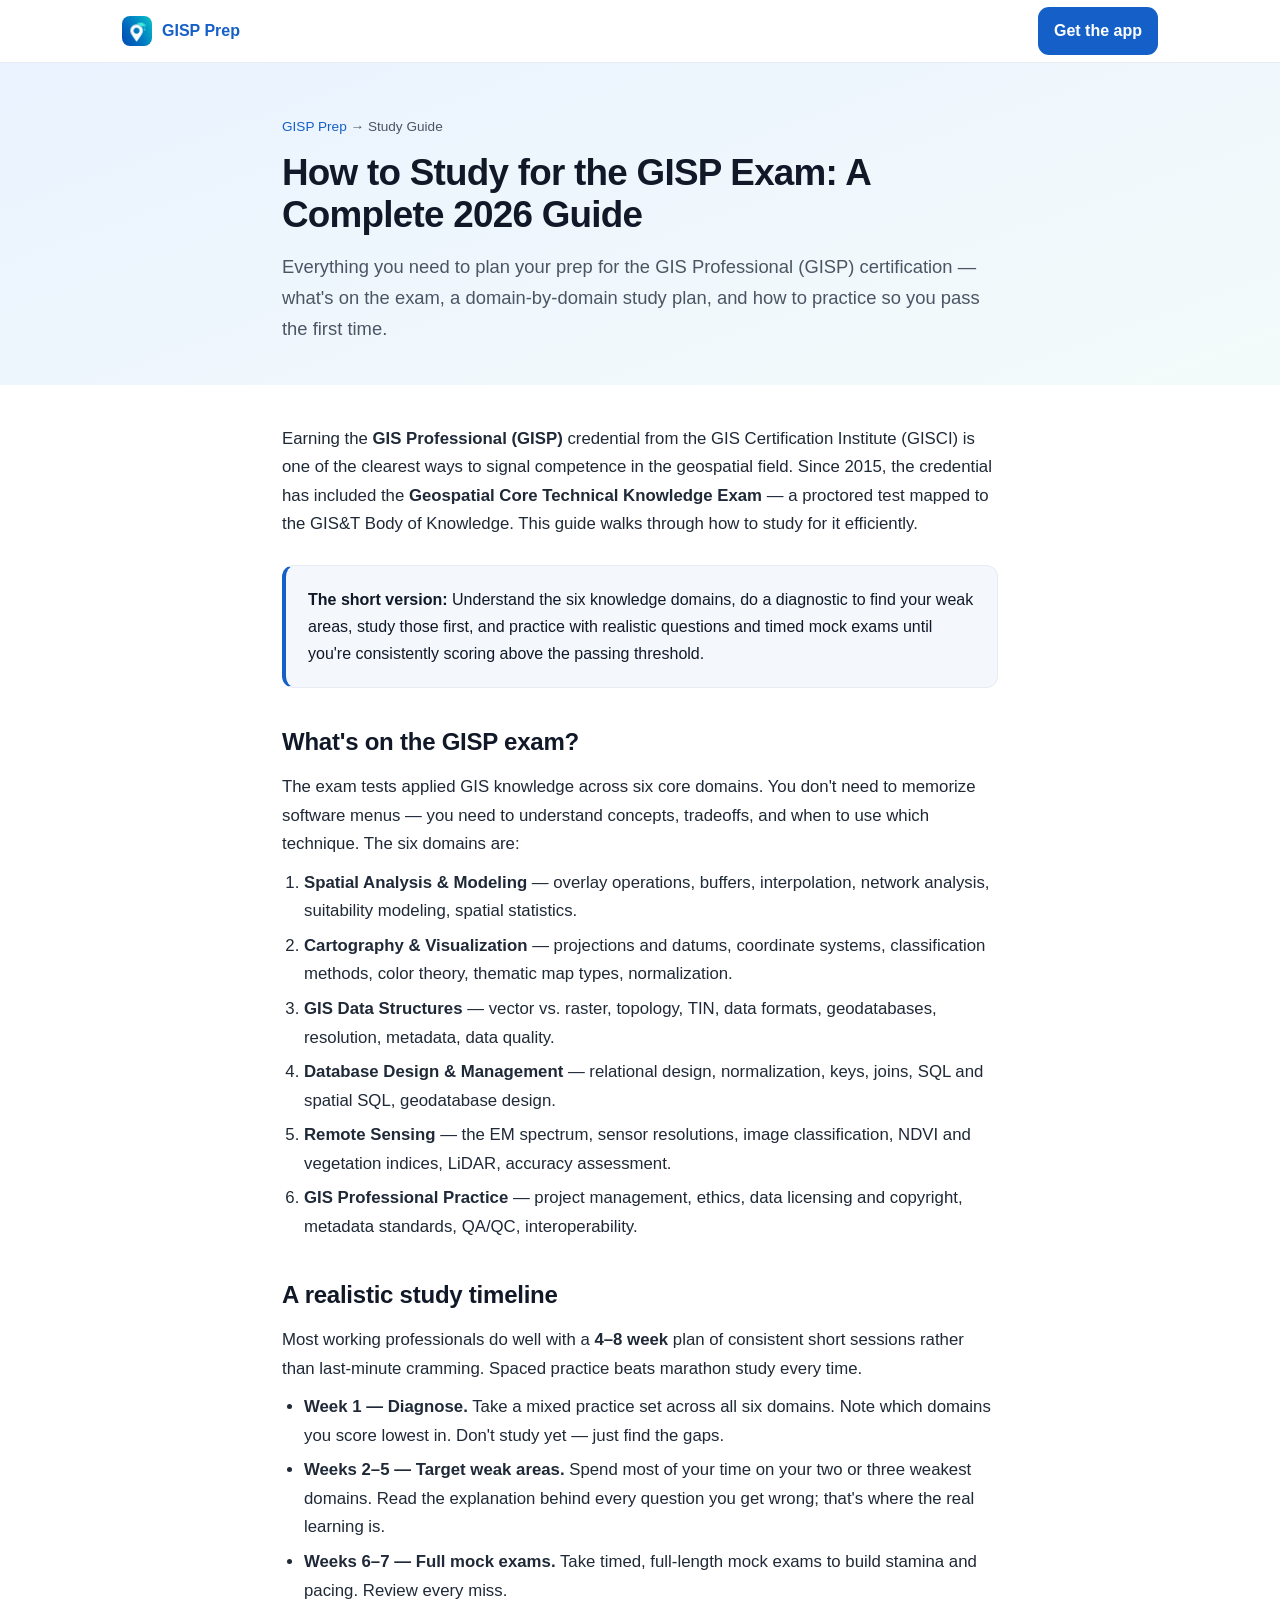
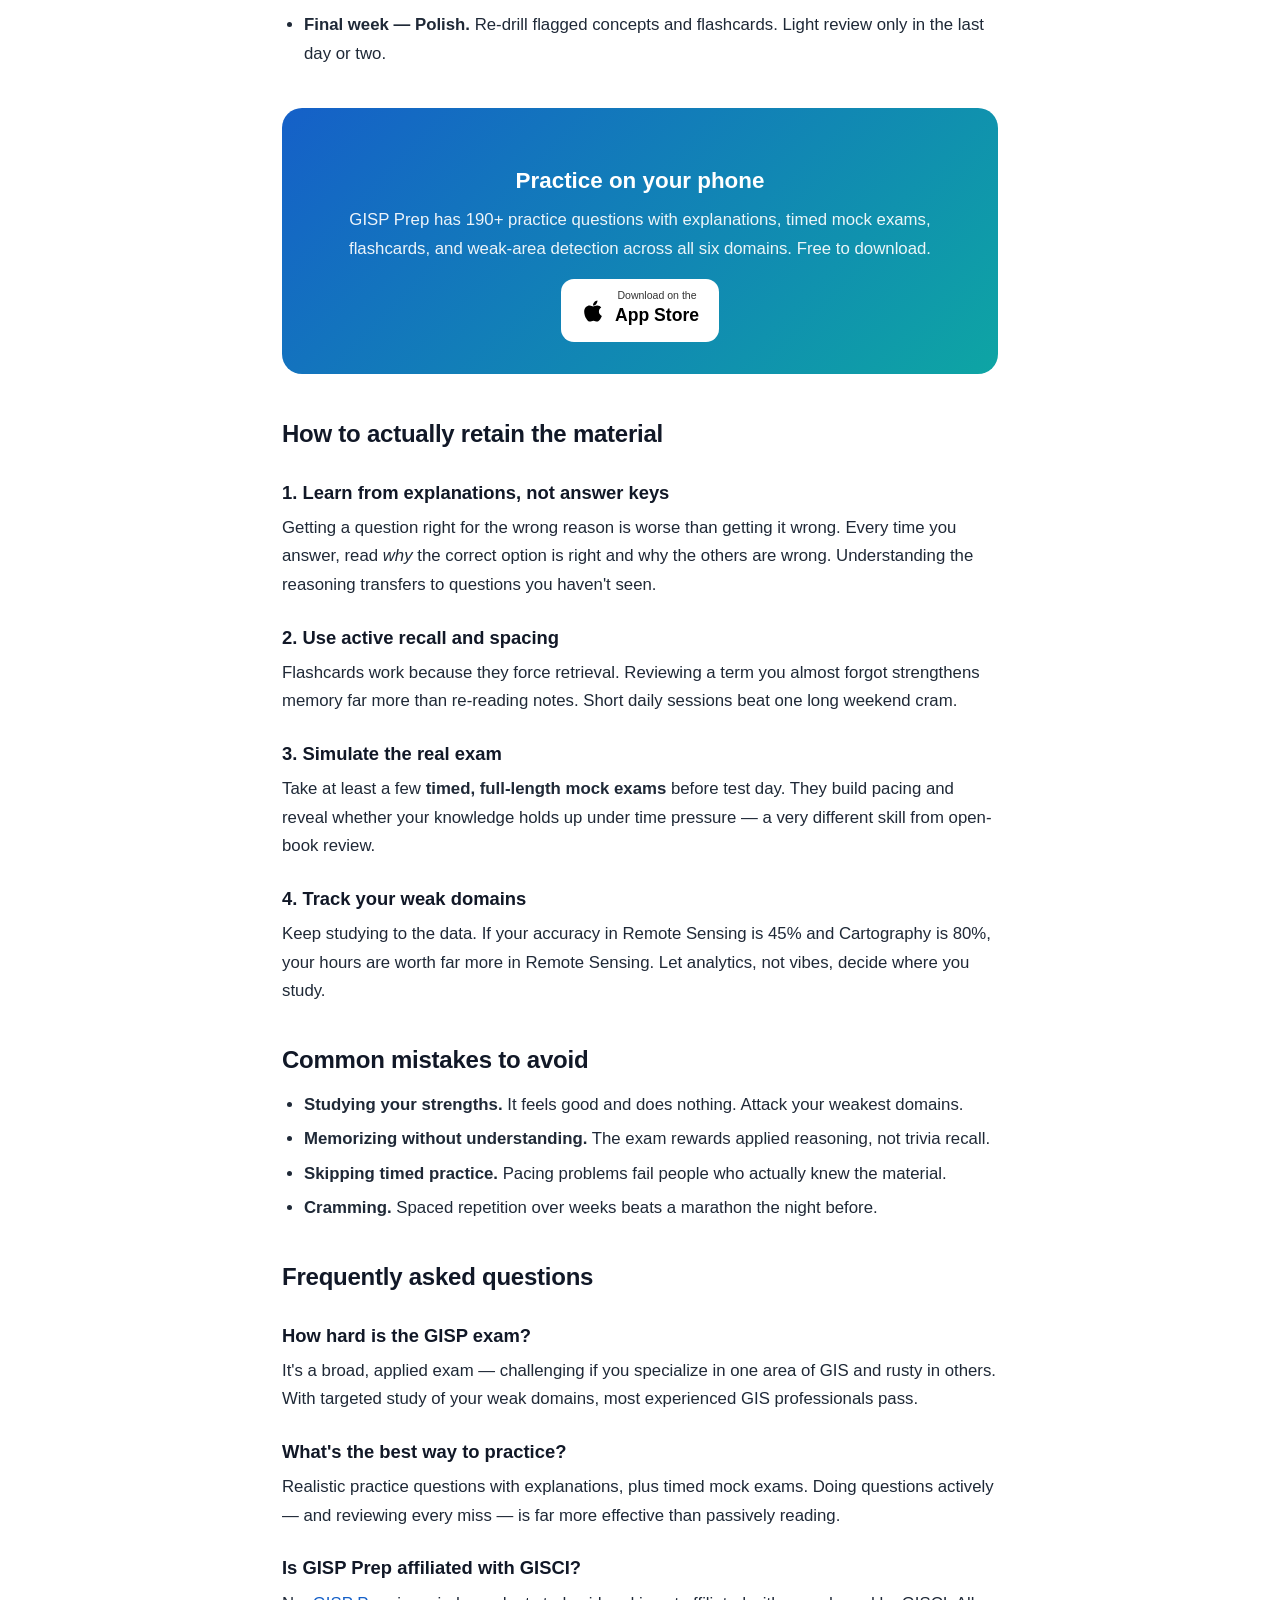
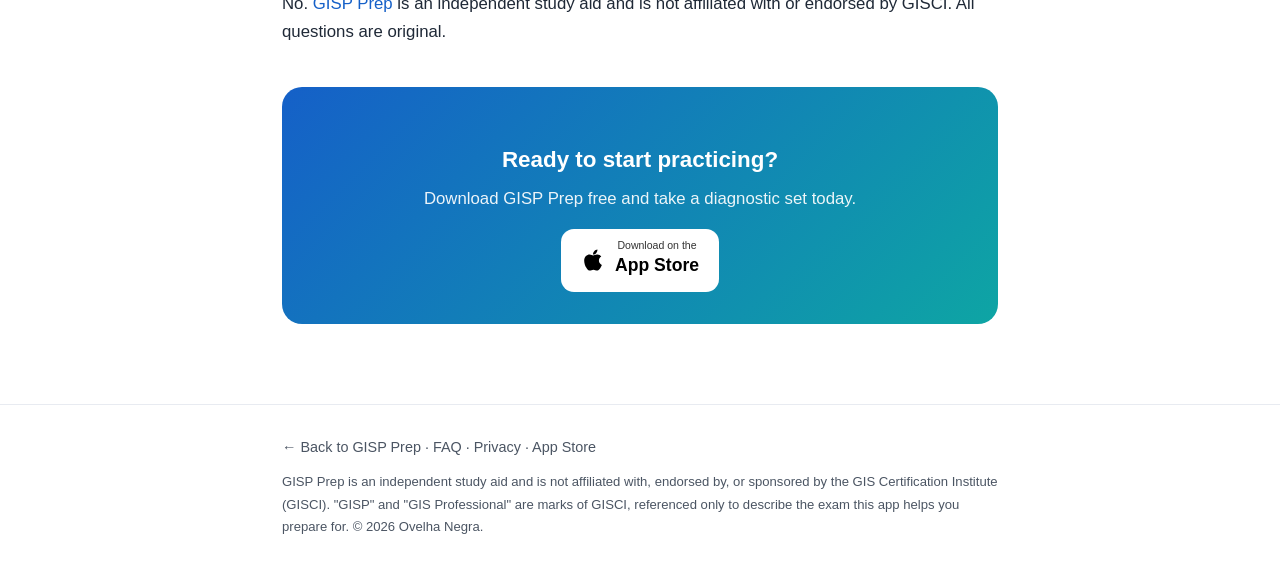
==== GISPApp/gisp-exam-study-guide/index.html @ 99a97be1 "Add GISP exam study guide (content SEO) + link from landing Co-Authored-By: Claude Opus 4.8 <noreply" ====
<!DOCTYPE html>
<html lang="en">
<head>
<meta charset="UTF-8" />
<meta name="viewport" content="width=device-width, initial-scale=1.0" />
<title>How to Study for the GISP Exam: A Complete 2026 Guide | GISP Prep</title>
<meta name="description" content="A practical guide to passing the GIS Professional (GISP) certification exam: what's on it, a domain-by-domain study plan, timelines, common mistakes, and the best way to practice." />
<meta name="keywords" content="how to study for the GISP exam, GISP exam guide, GISP certification study plan, GIS Professional exam preparation, GISP practice questions, GISCI exam tips" />
<link rel="canonical" href="https://ovelhanegra.io/GISPApp/gisp-exam-study-guide/" />
<meta name="theme-color" content="#1560c8" />
<meta name="robots" content="index, follow" />
<meta property="og:type" content="article" />
<meta property="og:title" content="How to Study for the GISP Exam: A Complete 2026 Guide" />
<meta property="og:description" content="What's on the GISP exam, a domain-by-domain study plan, timelines, and the smartest way to practice." />
<meta property="og:url" content="https://ovelhanegra.io/GISPApp/gisp-exam-study-guide/" />
<meta property="og:image" content="https://ovelhanegra.io/GISPApp/img/og.png" />
<meta name="twitter:card" content="summary_large_image" />
<link rel="icon" href="../img/icon.png" />
<link rel="apple-touch-icon" href="../img/icon-180.png" />
<script type="application/ld+json">
{
  "@context":"https://schema.org","@type":"Article",
  "headline":"How to Study for the GISP Exam: A Complete 2026 Guide",
  "description":"A practical guide to passing the GIS Professional (GISP) certification exam: what's on it, a domain-by-domain study plan, timelines, common mistakes, and how to practice.",
  "image":"https://ovelhanegra.io/GISPApp/img/og.png",
  "author":{"@type":"Organization","name":"Ovelha Negra","url":"https://ovelhanegra.io"},
  "publisher":{"@type":"Organization","name":"Ovelha Negra","logo":{"@type":"ImageObject","url":"https://ovelhanegra.io/GISPApp/img/icon.png"}},
  "mainEntityOfPage":"https://ovelhanegra.io/GISPApp/gisp-exam-study-guide/"
}
</script>
<style>
  :root{--blue:#1560c8;--blue2:#0ea5a4;--ink:#111827;--sub:#4b5563;--line:#e8ebf1;--soft:#f4f8fd}
  *{box-sizing:border-box;margin:0;padding:0}
  html{scroll-behavior:smooth}
  body{font-family:-apple-system,BlinkMacSystemFont,"Segoe UI",Roboto,Helvetica,Arial,sans-serif;color:var(--ink);line-height:1.7;-webkit-font-smoothing:antialiased}
  .wrap{max-width:760px;margin:0 auto;padding:0 22px}
  a{color:var(--blue);text-decoration:none}a:hover{text-decoration:underline}
  nav{border-bottom:1px solid var(--line)}
  nav .in{display:flex;align-items:center;justify-content:space-between;height:62px;max-width:1080px;margin:0 auto;padding:0 22px}
  .brand{display:flex;align-items:center;gap:10px;font-weight:800}.brand img{width:30px;height:30px;border-radius:8px}
  .btn{display:inline-block;background:var(--blue);color:#fff;font-weight:700;border-radius:11px;padding:10px 16px}
  .btn:hover{opacity:.92;text-decoration:none}
  header.hero{background:linear-gradient(160deg,#eaf3ff,#f3fbfa);padding:52px 0 40px}
  .crumb{font-size:.85rem;color:var(--sub);margin-bottom:14px}
  h1{font-size:2.3rem;letter-spacing:-.02em;line-height:1.15}
  .dek{color:var(--sub);font-size:1.15rem;margin-top:14px}
  article{padding:40px 0 20px}
  article h2{font-size:1.5rem;margin:34px 0 10px;letter-spacing:-.01em}
  article h3{font-size:1.15rem;margin:22px 0 6px}
  article p,article li{color:#1f2937;font-size:1.05rem}
  article ul,article ol{margin:10px 0 10px 22px}
  article li{margin:6px 0}
  .callout{background:var(--soft);border:1px solid var(--line);border-left:4px solid var(--blue);border-radius:12px;padding:20px 22px;margin:26px 0}
  .callout b{color:var(--ink)}
  .cta-box{background:linear-gradient(135deg,var(--blue),var(--blue2));color:#fff;border-radius:20px;padding:32px;text-align:center;margin:40px 0}
  .cta-box h3{color:#fff;font-size:1.4rem;margin-bottom:6px}
  .cta-box p{color:#fff;opacity:.92;margin-bottom:16px}
  .appstore{display:inline-flex;align-items:center;gap:10px;background:#fff;color:#000;border-radius:13px;padding:11px 20px;font-weight:700}
  .appstore:hover{text-decoration:none;opacity:.92}.appstore svg{width:24px;height:24px;fill:#000}
  .appstore small{display:block;font-size:.66rem;color:#333;font-weight:500;line-height:1}.appstore b{font-size:1.1rem}
  footer{border-top:1px solid var(--line);padding:30px 0;color:var(--sub);font-size:.9rem;margin-top:20px}
  footer a{color:var(--sub)}
  .disc{font-size:.82rem;margin-top:12px}
</style>
</head>
<body>

<nav><div class="in">
  <a class="brand" href="../"><img src="../img/icon.png" alt="GISP Prep" /> GISP Prep</a>
  <a class="btn" href="https://apps.apple.com/us/app/gisp-prep-gis-exam-practice/id6785084756">Get the app</a>
</div></nav>

<header class="hero"><div class="wrap">
  <div class="crumb"><a href="../">GISP Prep</a> → Study Guide</div>
  <h1>How to Study for the GISP Exam: A Complete 2026 Guide</h1>
  <p class="dek">Everything you need to plan your prep for the GIS Professional (GISP) certification — what's on the exam, a domain-by-domain study plan, and how to practice so you pass the first time.</p>
</div></header>

<article><div class="wrap">
  <p>Earning the <strong>GIS Professional (GISP)</strong> credential from the GIS Certification Institute (GISCI) is one of the clearest ways to signal competence in the geospatial field. Since 2015, the credential has included the <strong>Geospatial Core Technical Knowledge Exam</strong> — a proctored test mapped to the GIS&amp;T Body of Knowledge. This guide walks through how to study for it efficiently.</p>

  <div class="callout"><b>The short version:</b> Understand the six knowledge domains, do a diagnostic to find your weak areas, study those first, and practice with realistic questions and timed mock exams until you're consistently scoring above the passing threshold.</div>

  <h2>What's on the GISP exam?</h2>
  <p>The exam tests applied GIS knowledge across six core domains. You don't need to memorize software menus — you need to understand concepts, tradeoffs, and when to use which technique. The six domains are:</p>
  <ol>
    <li><strong>Spatial Analysis &amp; Modeling</strong> — overlay operations, buffers, interpolation, network analysis, suitability modeling, spatial statistics.</li>
    <li><strong>Cartography &amp; Visualization</strong> — projections and datums, coordinate systems, classification methods, color theory, thematic map types, normalization.</li>
    <li><strong>GIS Data Structures</strong> — vector vs. raster, topology, TIN, data formats, geodatabases, resolution, metadata, data quality.</li>
    <li><strong>Database Design &amp; Management</strong> — relational design, normalization, keys, joins, SQL and spatial SQL, geodatabase design.</li>
    <li><strong>Remote Sensing</strong> — the EM spectrum, sensor resolutions, image classification, NDVI and vegetation indices, LiDAR, accuracy assessment.</li>
    <li><strong>GIS Professional Practice</strong> — project management, ethics, data licensing and copyright, metadata standards, QA/QC, interoperability.</li>
  </ol>

  <h2>A realistic study timeline</h2>
  <p>Most working professionals do well with a <strong>4–8 week</strong> plan of consistent short sessions rather than last-minute cramming. Spaced practice beats marathon study every time.</p>
  <ul>
    <li><strong>Week 1 — Diagnose.</strong> Take a mixed practice set across all six domains. Note which domains you score lowest in. Don't study yet — just find the gaps.</li>
    <li><strong>Weeks 2–5 — Target weak areas.</strong> Spend most of your time on your two or three weakest domains. Read the explanation behind every question you get wrong; that's where the real learning is.</li>
    <li><strong>Weeks 6–7 — Full mock exams.</strong> Take timed, full-length mock exams to build stamina and pacing. Review every miss.</li>
    <li><strong>Final week — Polish.</strong> Re-drill flagged concepts and flashcards. Light review only in the last day or two.</li>
  </ul>

  <div class="cta-box">
    <h3>Practice on your phone</h3>
    <p>GISP Prep has 190+ practice questions with explanations, timed mock exams, flashcards, and weak-area detection across all six domains. Free to download.</p>
    <a class="appstore" href="https://apps.apple.com/us/app/gisp-prep-gis-exam-practice/id6785084756">
      <svg viewBox="0 0 384 512" aria-hidden="true"><path d="M318.7 268.7c-.2-36.7 16.4-64.4 50-84.8-18.8-26.9-47.2-41.7-84.7-44.6-35.5-2.8-74.3 20.7-88.5 20.7-15 0-49.4-19.7-76.4-19.7C63.3 141.2 4 184.8 4 273.5q0 39.3 14.4 81.2c12.8 36.7 59 126.7 107.2 125.2 25.2-.6 43-17.9 75.8-17.9 31.8 0 48.3 17.9 76.4 17.9 48.6-.7 90.4-82.5 102.6-119.3-65.2-30.7-61.7-90-61.7-91.9zm-56.6-164.2c27.3-32.4 24.8-61.9 24-72.5-24.1 1.4-52 16.4-67.9 34.9-17.5 19.8-27.8 44.3-25.6 71.9 26.1 2 49.9-11.4 69.5-34.3z"/></svg>
      <span><small>Download on the</small><b>App Store</b></span>
    </a>
  </div>

  <h2>How to actually retain the material</h2>
  <h3>1. Learn from explanations, not answer keys</h3>
  <p>Getting a question right for the wrong reason is worse than getting it wrong. Every time you answer, read <em>why</em> the correct option is right and why the others are wrong. Understanding the reasoning transfers to questions you haven't seen.</p>
  <h3>2. Use active recall and spacing</h3>
  <p>Flashcards work because they force retrieval. Reviewing a term you almost forgot strengthens memory far more than re-reading notes. Short daily sessions beat one long weekend cram.</p>
  <h3>3. Simulate the real exam</h3>
  <p>Take at least a few <strong>timed, full-length mock exams</strong> before test day. They build pacing and reveal whether your knowledge holds up under time pressure — a very different skill from open-book review.</p>
  <h3>4. Track your weak domains</h3>
  <p>Keep studying to the data. If your accuracy in Remote Sensing is 45% and Cartography is 80%, your hours are worth far more in Remote Sensing. Let analytics, not vibes, decide where you study.</p>

  <h2>Common mistakes to avoid</h2>
  <ul>
    <li><strong>Studying your strengths.</strong> It feels good and does nothing. Attack your weakest domains.</li>
    <li><strong>Memorizing without understanding.</strong> The exam rewards applied reasoning, not trivia recall.</li>
    <li><strong>Skipping timed practice.</strong> Pacing problems fail people who actually knew the material.</li>
    <li><strong>Cramming.</strong> Spaced repetition over weeks beats a marathon the night before.</li>
  </ul>

  <h2>Frequently asked questions</h2>
  <h3>How hard is the GISP exam?</h3>
  <p>It's a broad, applied exam — challenging if you specialize in one area of GIS and rusty in others. With targeted study of your weak domains, most experienced GIS professionals pass.</p>
  <h3>What's the best way to practice?</h3>
  <p>Realistic practice questions with explanations, plus timed mock exams. Doing questions actively — and reviewing every miss — is far more effective than passively reading.</p>
  <h3>Is GISP Prep affiliated with GISCI?</h3>
  <p>No. <a href="../">GISP Prep</a> is an independent study aid and is not affiliated with or endorsed by GISCI. All questions are original.</p>

  <div class="cta-box">
    <h3>Ready to start practicing?</h3>
    <p>Download GISP Prep free and take a diagnostic set today.</p>
    <a class="appstore" href="https://apps.apple.com/us/app/gisp-prep-gis-exam-practice/id6785084756">
      <svg viewBox="0 0 384 512" aria-hidden="true"><path d="M318.7 268.7c-.2-36.7 16.4-64.4 50-84.8-18.8-26.9-47.2-41.7-84.7-44.6-35.5-2.8-74.3 20.7-88.5 20.7-15 0-49.4-19.7-76.4-19.7C63.3 141.2 4 184.8 4 273.5q0 39.3 14.4 81.2c12.8 36.7 59 126.7 107.2 125.2 25.2-.6 43-17.9 75.8-17.9 31.8 0 48.3 17.9 76.4 17.9 48.6-.7 90.4-82.5 102.6-119.3-65.2-30.7-61.7-90-61.7-91.9zm-56.6-164.2c27.3-32.4 24.8-61.9 24-72.5-24.1 1.4-52 16.4-67.9 34.9-17.5 19.8-27.8 44.3-25.6 71.9 26.1 2 49.9-11.4 69.5-34.3z"/></svg>
      <span><small>Download on the</small><b>App Store</b></span>
    </a>
  </div>
</div></article>

<footer><div class="wrap">
  <div><a href="../">← Back to GISP Prep</a> · <a href="../#faq">FAQ</a> · <a href="../privacy.html">Privacy</a> · <a href="https://apps.apple.com/us/app/gisp-prep-gis-exam-practice/id6785084756">App Store</a></div>
  <p class="disc">GISP Prep is an independent study aid and is not affiliated with, endorsed by, or sponsored by the GIS Certification Institute (GISCI). "GISP" and "GIS Professional" are marks of GISCI, referenced only to describe the exam this app helps you prepare for. © 2026 Ovelha Negra.</p>
</div></footer>

</body>
</html>
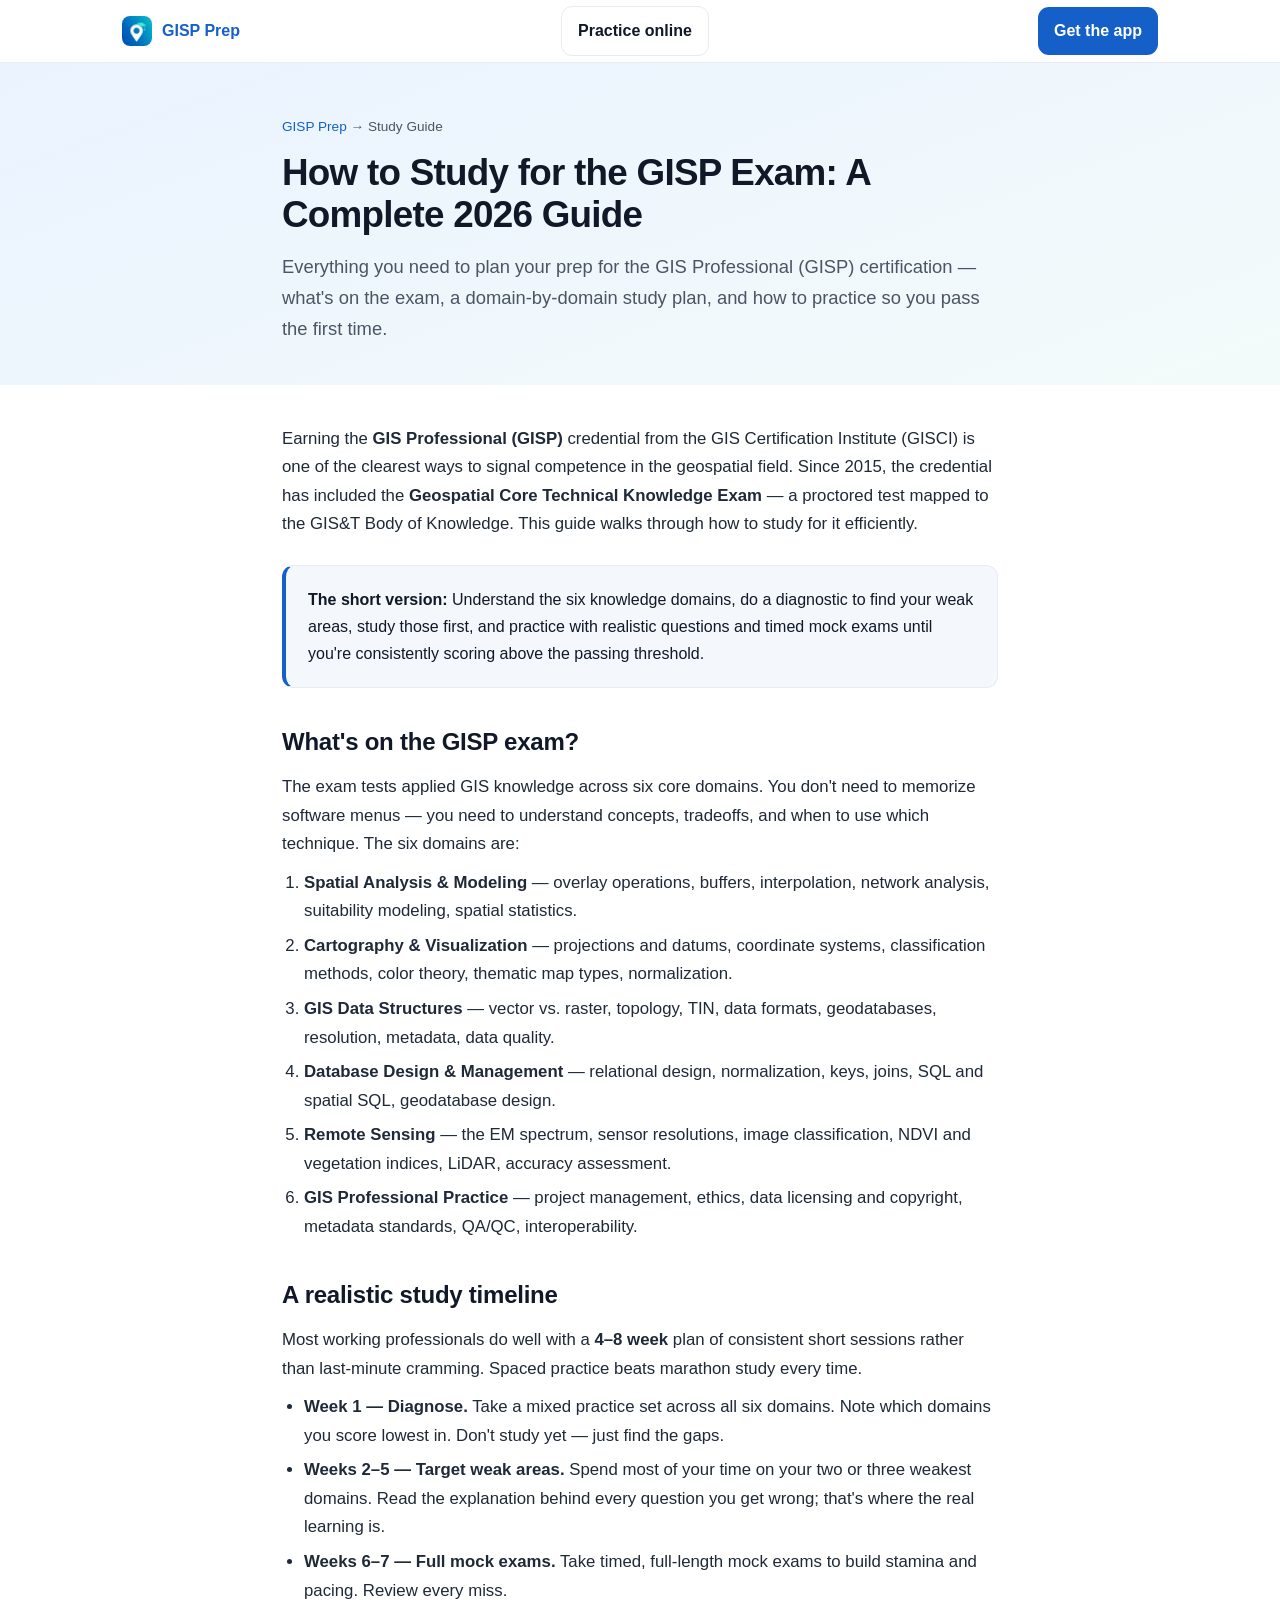
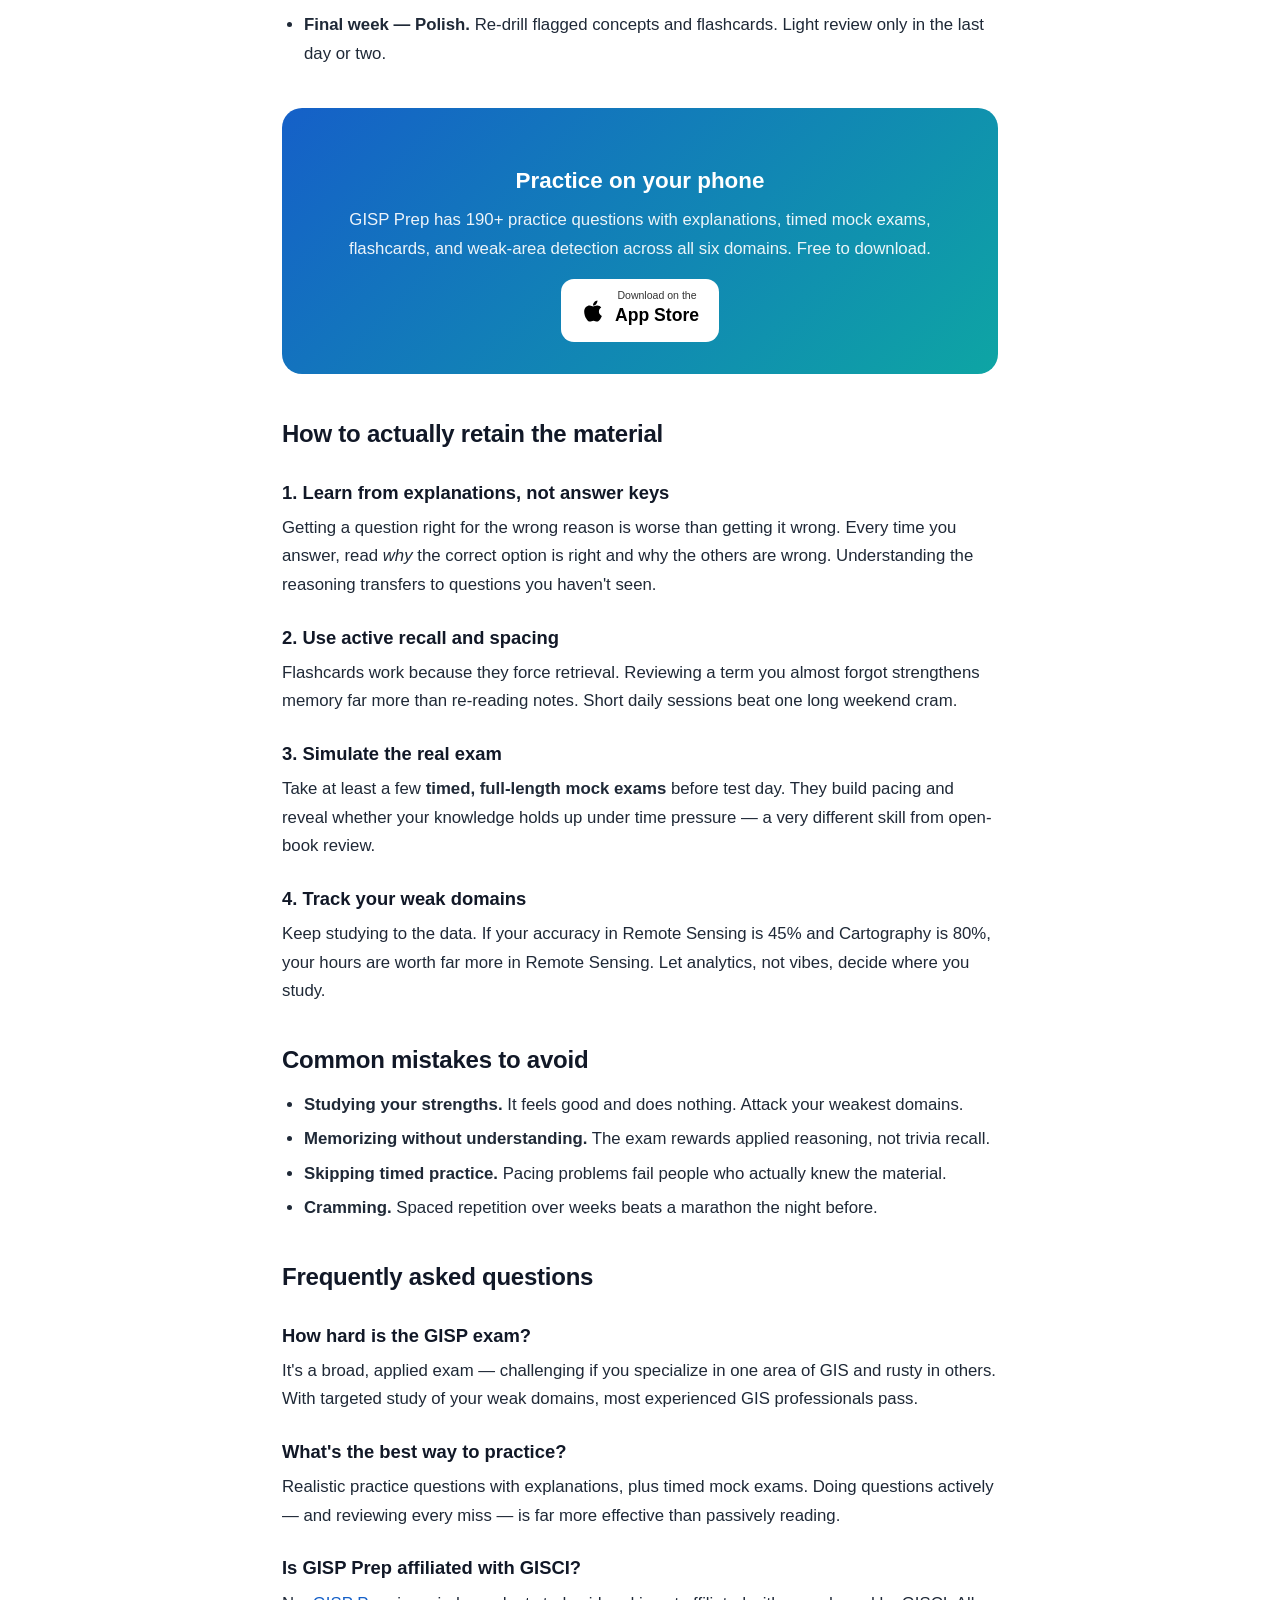
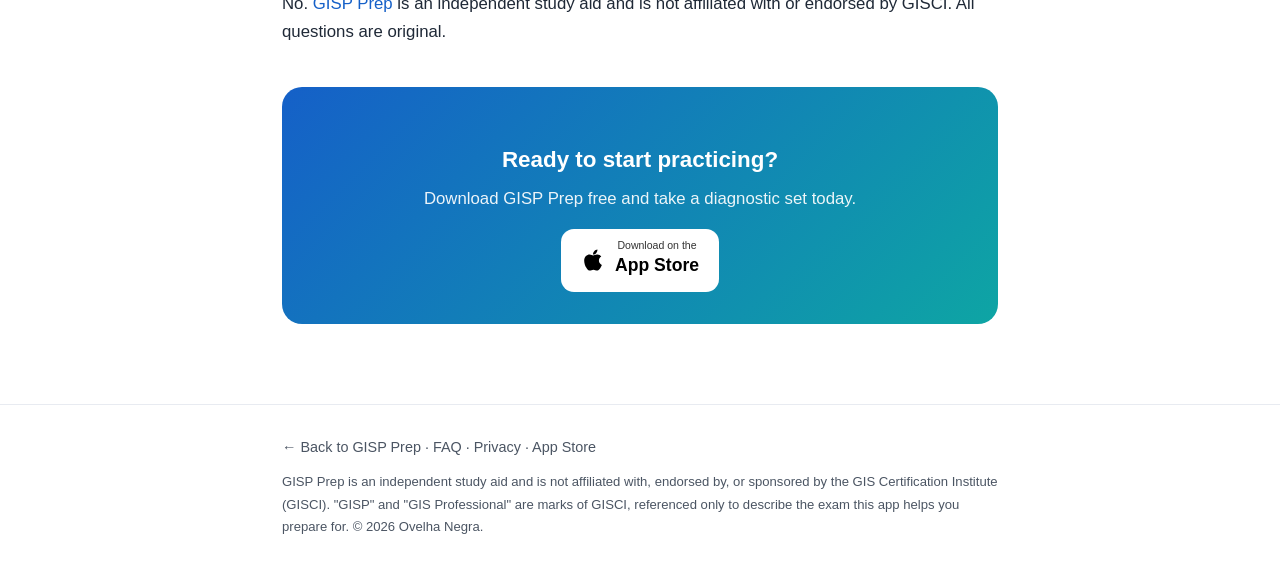
==== commit 1d89b06f: "Web practice app (400 Qs, Stripe one-time unlock via geo-data.io API), 10 SEO category pages + gener" ====
--- a/GISPApp/gisp-exam-study-guide/index.html
+++ b/GISPApp/gisp-exam-study-guide/index.html
@@ -67,7 +67,7 @@
 
 <nav><div class="in">
   <a class="brand" href="../"><img src="../img/icon.png" alt="GISP Prep" /> GISP Prep</a>
-  <a class="btn" href="https://apps.apple.com/us/app/gisp-prep-gis-exam-practice/id6785084756">Get the app</a>
+  <a class="btn" href="../practice/" style="background:#fff;color:#111827;border:1px solid #e8ebf1;margin-right:8px">Practice online</a><a class="btn" href="https://apps.apple.com/us/app/gisp-prep-gis-exam-practice/id6785084756">Get the app</a>
 </div></nav>
 
 <header class="hero"><div class="wrap">
